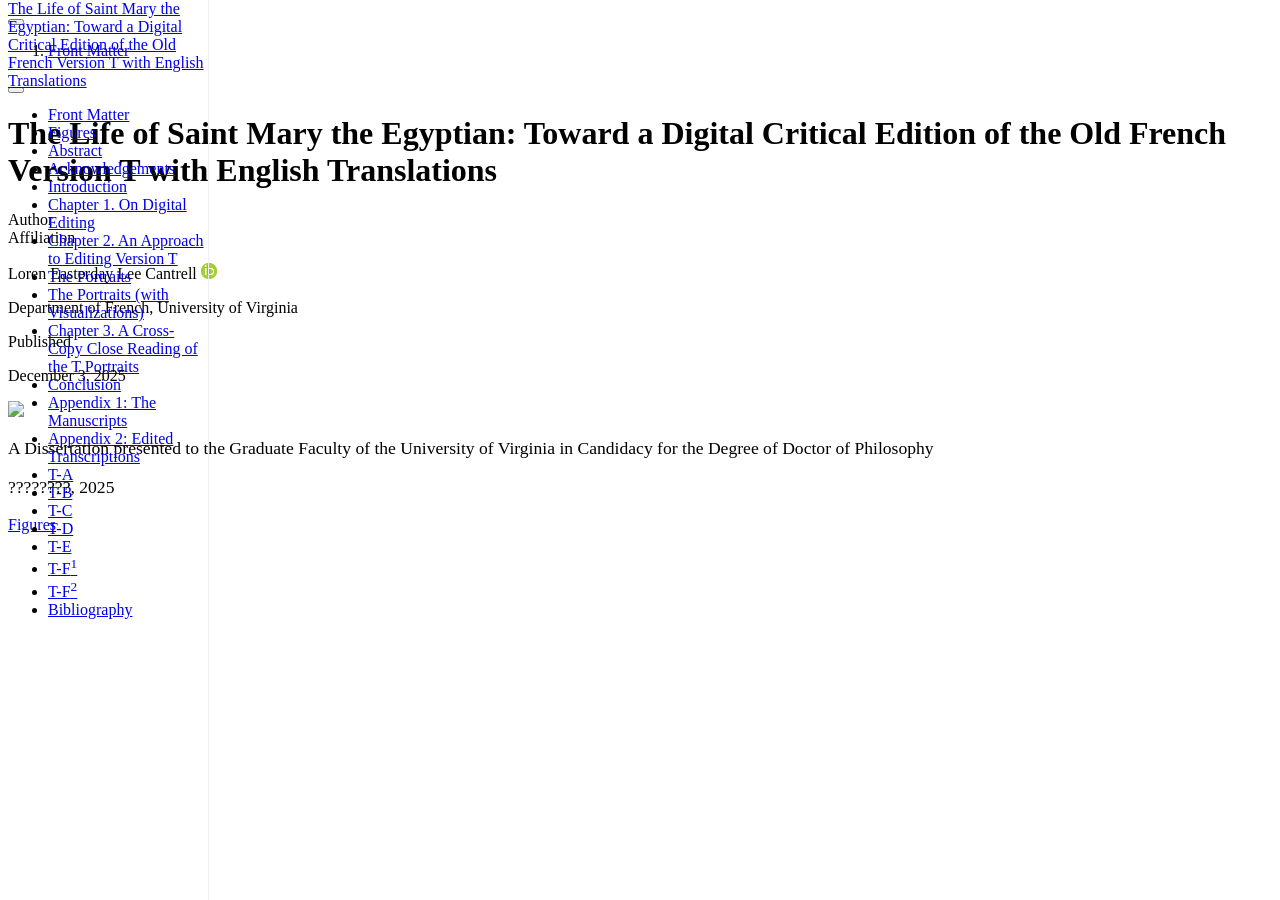
==== docs/index.html @ f523945d "Small tweaks made to Ch2&3 based on McGrady's comments" ====
<!DOCTYPE html>
<html xmlns="http://www.w3.org/1999/xhtml" lang="en" xml:lang="en"><head>

<meta charset="utf-8">
<meta name="generator" content="quarto-1.5.55">

<meta name="viewport" content="width=device-width, initial-scale=1.0, user-scalable=yes">

<meta name="author" content="Loren Easterday Lee Cantrell">
<meta name="dcterms.date" content="2025-12-03">

<title>The Life of Saint Mary the Egyptian: Toward a Digital Critical Edition of the Old French Version T with English Translations</title>
<style>
code{white-space: pre-wrap;}
span.smallcaps{font-variant: small-caps;}
div.columns{display: flex; gap: min(4vw, 1.5em);}
div.column{flex: auto; overflow-x: auto;}
div.hanging-indent{margin-left: 1.5em; text-indent: -1.5em;}
ul.task-list{list-style: none;}
ul.task-list li input[type="checkbox"] {
  width: 0.8em;
  margin: 0 0.8em 0.2em -1em; /* quarto-specific, see https://github.com/quarto-dev/quarto-cli/issues/4556 */ 
  vertical-align: middle;
}
</style>


<script src="site_libs/quarto-nav/quarto-nav.js"></script>
<script src="site_libs/quarto-nav/headroom.min.js"></script>
<script src="site_libs/clipboard/clipboard.min.js"></script>
<script src="site_libs/quarto-search/autocomplete.umd.js"></script>
<script src="site_libs/quarto-search/fuse.min.js"></script>
<script src="site_libs/quarto-search/quarto-search.js"></script>
<meta name="quarto:offset" content="./">
<link href="./figures.html" rel="next">
<script src="site_libs/quarto-html/quarto.js"></script>
<script src="site_libs/quarto-html/popper.min.js"></script>
<script src="site_libs/quarto-html/tippy.umd.min.js"></script>
<script src="site_libs/quarto-html/anchor.min.js"></script>
<link href="site_libs/quarto-html/tippy.css" rel="stylesheet">
<link href="site_libs/quarto-html/quarto-syntax-highlighting.css" rel="stylesheet" id="quarto-text-highlighting-styles">
<script src="site_libs/bootstrap/bootstrap.min.js"></script>
<link href="site_libs/bootstrap/bootstrap-icons.css" rel="stylesheet">
<link href="site_libs/bootstrap/bootstrap.min.css" rel="stylesheet" id="quarto-bootstrap" data-mode="light">
<script id="quarto-search-options" type="application/json">{
  "location": "sidebar",
  "copy-button": false,
  "collapse-after": 3,
  "panel-placement": "start",
  "type": "textbox",
  "limit": 50,
  "keyboard-shortcut": [
    "f",
    "/",
    "s"
  ],
  "show-item-context": false,
  "language": {
    "search-no-results-text": "No results",
    "search-matching-documents-text": "matching documents",
    "search-copy-link-title": "Copy link to search",
    "search-hide-matches-text": "Hide additional matches",
    "search-more-match-text": "more match in this document",
    "search-more-matches-text": "more matches in this document",
    "search-clear-button-title": "Clear",
    "search-text-placeholder": "",
    "search-detached-cancel-button-title": "Cancel",
    "search-submit-button-title": "Submit",
    "search-label": "Search"
  }
}</script>


<link rel="stylesheet" href="styles.css">
</head>

<body class="nav-sidebar floating">

<div id="quarto-search-results"></div>
  <header id="quarto-header" class="headroom fixed-top">
  <nav class="quarto-secondary-nav">
    <div class="container-fluid d-flex">
      <button type="button" class="quarto-btn-toggle btn" data-bs-toggle="collapse" role="button" data-bs-target=".quarto-sidebar-collapse-item" aria-controls="quarto-sidebar" aria-expanded="false" aria-label="Toggle sidebar navigation" onclick="if (window.quartoToggleHeadroom) { window.quartoToggleHeadroom(); }">
        <i class="bi bi-layout-text-sidebar-reverse"></i>
      </button>
        <nav class="quarto-page-breadcrumbs" aria-label="breadcrumb"><ol class="breadcrumb"><li class="breadcrumb-item"><a href="./index.html"><span class="chapter-title">Front Matter</span></a></li></ol></nav>
        <a class="flex-grow-1" role="navigation" data-bs-toggle="collapse" data-bs-target=".quarto-sidebar-collapse-item" aria-controls="quarto-sidebar" aria-expanded="false" aria-label="Toggle sidebar navigation" onclick="if (window.quartoToggleHeadroom) { window.quartoToggleHeadroom(); }">      
        </a>
      <button type="button" class="btn quarto-search-button" aria-label="Search" onclick="window.quartoOpenSearch();">
        <i class="bi bi-search"></i>
      </button>
    </div>
  </nav>
</header>
<!-- content -->
<div id="quarto-content" class="quarto-container page-columns page-rows-contents page-layout-article">
<!-- sidebar -->
  <nav id="quarto-sidebar" class="sidebar collapse collapse-horizontal quarto-sidebar-collapse-item sidebar-navigation floating overflow-auto">
    <div class="pt-lg-2 mt-2 text-left sidebar-header">
    <div class="sidebar-title mb-0 py-0">
      <a href="./">The Life of Saint Mary the Egyptian: Toward a Digital Critical Edition of the Old French Version T with English Translations</a> 
    </div>
      </div>
        <div class="mt-2 flex-shrink-0 align-items-center">
        <div class="sidebar-search">
        <div id="quarto-search" class="" title="Search"></div>
        </div>
        </div>
    <div class="sidebar-menu-container"> 
    <ul class="list-unstyled mt-1">
        <li class="sidebar-item">
  <div class="sidebar-item-container"> 
  <a href="./index.html" class="sidebar-item-text sidebar-link active"><span class="chapter-title">Front Matter</span></a>
  </div>
</li>
        <li class="sidebar-item">
  <div class="sidebar-item-container"> 
  <a href="./figures.html" class="sidebar-item-text sidebar-link"><span class="chapter-title">Figures</span></a>
  </div>
</li>
        <li class="sidebar-item">
  <div class="sidebar-item-container"> 
  <a href="./abstract.html" class="sidebar-item-text sidebar-link"><span class="chapter-title">Abstract</span></a>
  </div>
</li>
        <li class="sidebar-item">
  <div class="sidebar-item-container"> 
  <a href="./acknowledgements.html" class="sidebar-item-text sidebar-link"><span class="chapter-title">Acknowledgements</span></a>
  </div>
</li>
        <li class="sidebar-item">
  <div class="sidebar-item-container"> 
  <a href="./intro.html" class="sidebar-item-text sidebar-link"><span class="chapter-title">Introduction</span></a>
  </div>
</li>
        <li class="sidebar-item">
  <div class="sidebar-item-container"> 
  <a href="./chapter1.html" class="sidebar-item-text sidebar-link"><span class="chapter-title">Chapter 1. On Digital Editing</span></a>
  </div>
</li>
        <li class="sidebar-item">
  <div class="sidebar-item-container"> 
  <a href="./chapter2.html" class="sidebar-item-text sidebar-link"><span class="chapter-title">Chapter 2. An Approach to Editing Version T</span></a>
  </div>
</li>
        <li class="sidebar-item">
  <div class="sidebar-item-container"> 
  <a href="./portraits.html" class="sidebar-item-text sidebar-link"><span class="chapter-title">The Portraits</span></a>
  </div>
</li>
        <li class="sidebar-item">
  <div class="sidebar-item-container"> 
  <a href="./portraits-viz.html" class="sidebar-item-text sidebar-link"><span class="chapter-title">The Portraits (with Visualizations)</span></a>
  </div>
</li>
        <li class="sidebar-item">
  <div class="sidebar-item-container"> 
  <a href="./chapter3.html" class="sidebar-item-text sidebar-link"><span class="chapter-title">Chapter 3. A Cross-Copy Close Reading of the T Portraits</span></a>
  </div>
</li>
        <li class="sidebar-item">
  <div class="sidebar-item-container"> 
  <a href="./conclusion.html" class="sidebar-item-text sidebar-link"><span class="chapter-title">Conclusion</span></a>
  </div>
</li>
        <li class="sidebar-item">
  <div class="sidebar-item-container"> 
  <a href="./appendix1.html" class="sidebar-item-text sidebar-link"><span class="chapter-title">Appendix 1: The Manuscripts</span></a>
  </div>
</li>
        <li class="sidebar-item">
  <div class="sidebar-item-container"> 
  <a href="./appendix2-intro.html" class="sidebar-item-text sidebar-link"><span class="chapter-title">Appendix 2: Edited Transcriptions</span></a>
  </div>
</li>
        <li class="sidebar-item">
  <div class="sidebar-item-container"> 
  <a href="./appendix2-T-A.html" class="sidebar-item-text sidebar-link"><span class="chapter-title">T-A</span></a>
  </div>
</li>
        <li class="sidebar-item">
  <div class="sidebar-item-container"> 
  <a href="./appendix2-T-B.html" class="sidebar-item-text sidebar-link"><span class="chapter-title">T-B</span></a>
  </div>
</li>
        <li class="sidebar-item">
  <div class="sidebar-item-container"> 
  <a href="./appendix2-T-C.html" class="sidebar-item-text sidebar-link"><span class="chapter-title">T-C</span></a>
  </div>
</li>
        <li class="sidebar-item">
  <div class="sidebar-item-container"> 
  <a href="./appendix2-T-D.html" class="sidebar-item-text sidebar-link"><span class="chapter-title">T-D</span></a>
  </div>
</li>
        <li class="sidebar-item">
  <div class="sidebar-item-container"> 
  <a href="./appendix2-T-E.html" class="sidebar-item-text sidebar-link"><span class="chapter-title">T-E</span></a>
  </div>
</li>
        <li class="sidebar-item">
  <div class="sidebar-item-container"> 
  <a href="./appendix2-T-F1.html" class="sidebar-item-text sidebar-link"><span class="chapter-title">T-F<sup>1</sup></span></a>
  </div>
</li>
        <li class="sidebar-item">
  <div class="sidebar-item-container"> 
  <a href="./appendix2-T-F2.html" class="sidebar-item-text sidebar-link"><span class="chapter-title">T-F<sup>2</sup></span></a>
  </div>
</li>
        <li class="sidebar-item">
  <div class="sidebar-item-container"> 
  <a href="./references.html" class="sidebar-item-text sidebar-link">
 <span class="menu-text">Bibliography</span></a>
  </div>
</li>
    </ul>
    </div>
</nav>
<div id="quarto-sidebar-glass" class="quarto-sidebar-collapse-item" data-bs-toggle="collapse" data-bs-target=".quarto-sidebar-collapse-item"></div>
<!-- margin-sidebar -->
    <div id="quarto-margin-sidebar" class="sidebar margin-sidebar zindex-bottom">
        
    </div>
<!-- main -->
<main class="content" id="quarto-document-content">

<header id="title-block-header" class="quarto-title-block default">
<div class="quarto-title">
<h1 class="title">The Life of Saint Mary the Egyptian: Toward a Digital Critical Edition of the Old French Version T with English Translations</h1>
</div>


<div class="quarto-title-meta-author">
  <div class="quarto-title-meta-heading">Author</div>
  <div class="quarto-title-meta-heading">Affiliation</div>
  
    <div class="quarto-title-meta-contents">
    <p class="author">Loren Easterday Lee Cantrell <a href="https://orcid.org/0009-0001-2153-9991" class="quarto-title-author-orcid"> <img src="[data-uri]"></a></p>
  </div>
  <div class="quarto-title-meta-contents">
        <p class="affiliation">
            Department of French, University of Virginia
          </p>
      </div>
  </div>

<div class="quarto-title-meta">

      
    <div>
    <div class="quarto-title-meta-heading">Published</div>
    <div class="quarto-title-meta-contents">
      <p class="date">December 3, 2025</p>
    </div>
  </div>
  
    
  </div>
  


</header>


<img src="images/shesasheep.jpeg" class="img-fluid quarto-figure quarto-figure-center" style="width:100.0%">
<div style="font-size: 1.1em;">
<p>A Dissertation presented to the Graduate Faculty of the University of Virginia in Candidacy for the Degree of Doctor of Philosophy</p>
<p>????????, 2025</p>
</div>



</main> <!-- /main -->
<script id="quarto-html-after-body" type="application/javascript">
window.document.addEventListener("DOMContentLoaded", function (event) {
  const toggleBodyColorMode = (bsSheetEl) => {
    const mode = bsSheetEl.getAttribute("data-mode");
    const bodyEl = window.document.querySelector("body");
    if (mode === "dark") {
      bodyEl.classList.add("quarto-dark");
      bodyEl.classList.remove("quarto-light");
    } else {
      bodyEl.classList.add("quarto-light");
      bodyEl.classList.remove("quarto-dark");
    }
  }
  const toggleBodyColorPrimary = () => {
    const bsSheetEl = window.document.querySelector("link#quarto-bootstrap");
    if (bsSheetEl) {
      toggleBodyColorMode(bsSheetEl);
    }
  }
  toggleBodyColorPrimary();  
  const icon = "";
  const anchorJS = new window.AnchorJS();
  anchorJS.options = {
    placement: 'right',
    icon: icon
  };
  anchorJS.add('.anchored');
  const isCodeAnnotation = (el) => {
    for (const clz of el.classList) {
      if (clz.startsWith('code-annotation-')) {                     
        return true;
      }
    }
    return false;
  }
  const onCopySuccess = function(e) {
    // button target
    const button = e.trigger;
    // don't keep focus
    button.blur();
    // flash "checked"
    button.classList.add('code-copy-button-checked');
    var currentTitle = button.getAttribute("title");
    button.setAttribute("title", "Copied!");
    let tooltip;
    if (window.bootstrap) {
      button.setAttribute("data-bs-toggle", "tooltip");
      button.setAttribute("data-bs-placement", "left");
      button.setAttribute("data-bs-title", "Copied!");
      tooltip = new bootstrap.Tooltip(button, 
        { trigger: "manual", 
          customClass: "code-copy-button-tooltip",
          offset: [0, -8]});
      tooltip.show();    
    }
    setTimeout(function() {
      if (tooltip) {
        tooltip.hide();
        button.removeAttribute("data-bs-title");
        button.removeAttribute("data-bs-toggle");
        button.removeAttribute("data-bs-placement");
      }
      button.setAttribute("title", currentTitle);
      button.classList.remove('code-copy-button-checked');
    }, 1000);
    // clear code selection
    e.clearSelection();
  }
  const getTextToCopy = function(trigger) {
      const codeEl = trigger.previousElementSibling.cloneNode(true);
      for (const childEl of codeEl.children) {
        if (isCodeAnnotation(childEl)) {
          childEl.remove();
        }
      }
      return codeEl.innerText;
  }
  const clipboard = new window.ClipboardJS('.code-copy-button:not([data-in-quarto-modal])', {
    text: getTextToCopy
  });
  clipboard.on('success', onCopySuccess);
  if (window.document.getElementById('quarto-embedded-source-code-modal')) {
    // For code content inside modals, clipBoardJS needs to be initialized with a container option
    // TODO: Check when it could be a function (https://github.com/zenorocha/clipboard.js/issues/860)
    const clipboardModal = new window.ClipboardJS('.code-copy-button[data-in-quarto-modal]', {
      text: getTextToCopy,
      container: window.document.getElementById('quarto-embedded-source-code-modal')
    });
    clipboardModal.on('success', onCopySuccess);
  }
    var localhostRegex = new RegExp(/^(?:http|https):\/\/localhost\:?[0-9]*\//);
    var mailtoRegex = new RegExp(/^mailto:/);
      var filterRegex = new RegExp('/' + window.location.host + '/');
    var isInternal = (href) => {
        return filterRegex.test(href) || localhostRegex.test(href) || mailtoRegex.test(href);
    }
    // Inspect non-navigation links and adorn them if external
 	var links = window.document.querySelectorAll('a[href]:not(.nav-link):not(.navbar-brand):not(.toc-action):not(.sidebar-link):not(.sidebar-item-toggle):not(.pagination-link):not(.no-external):not([aria-hidden]):not(.dropdown-item):not(.quarto-navigation-tool):not(.about-link)');
    for (var i=0; i<links.length; i++) {
      const link = links[i];
      if (!isInternal(link.href)) {
        // undo the damage that might have been done by quarto-nav.js in the case of
        // links that we want to consider external
        if (link.dataset.originalHref !== undefined) {
          link.href = link.dataset.originalHref;
        }
      }
    }
  function tippyHover(el, contentFn, onTriggerFn, onUntriggerFn) {
    const config = {
      allowHTML: true,
      maxWidth: 500,
      delay: 100,
      arrow: false,
      appendTo: function(el) {
          return el.parentElement;
      },
      interactive: true,
      interactiveBorder: 10,
      theme: 'quarto',
      placement: 'bottom-start',
    };
    if (contentFn) {
      config.content = contentFn;
    }
    if (onTriggerFn) {
      config.onTrigger = onTriggerFn;
    }
    if (onUntriggerFn) {
      config.onUntrigger = onUntriggerFn;
    }
    window.tippy(el, config); 
  }
  const noterefs = window.document.querySelectorAll('a[role="doc-noteref"]');
  for (var i=0; i<noterefs.length; i++) {
    const ref = noterefs[i];
    tippyHover(ref, function() {
      // use id or data attribute instead here
      let href = ref.getAttribute('data-footnote-href') || ref.getAttribute('href');
      try { href = new URL(href).hash; } catch {}
      const id = href.replace(/^#\/?/, "");
      const note = window.document.getElementById(id);
      if (note) {
        return note.innerHTML;
      } else {
        return "";
      }
    });
  }
  const xrefs = window.document.querySelectorAll('a.quarto-xref');
  const processXRef = (id, note) => {
    // Strip column container classes
    const stripColumnClz = (el) => {
      el.classList.remove("page-full", "page-columns");
      if (el.children) {
        for (const child of el.children) {
          stripColumnClz(child);
        }
      }
    }
    stripColumnClz(note)
    if (id === null || id.startsWith('sec-')) {
      // Special case sections, only their first couple elements
      const container = document.createElement("div");
      if (note.children && note.children.length > 2) {
        container.appendChild(note.children[0].cloneNode(true));
        for (let i = 1; i < note.children.length; i++) {
          const child = note.children[i];
          if (child.tagName === "P" && child.innerText === "") {
            continue;
          } else {
            container.appendChild(child.cloneNode(true));
            break;
          }
        }
        if (window.Quarto?.typesetMath) {
          window.Quarto.typesetMath(container);
        }
        return container.innerHTML
      } else {
        if (window.Quarto?.typesetMath) {
          window.Quarto.typesetMath(note);
        }
        return note.innerHTML;
      }
    } else {
      // Remove any anchor links if they are present
      const anchorLink = note.querySelector('a.anchorjs-link');
      if (anchorLink) {
        anchorLink.remove();
      }
      if (window.Quarto?.typesetMath) {
        window.Quarto.typesetMath(note);
      }
      // TODO in 1.5, we should make sure this works without a callout special case
      if (note.classList.contains("callout")) {
        return note.outerHTML;
      } else {
        return note.innerHTML;
      }
    }
  }
  for (var i=0; i<xrefs.length; i++) {
    const xref = xrefs[i];
    tippyHover(xref, undefined, function(instance) {
      instance.disable();
      let url = xref.getAttribute('href');
      let hash = undefined; 
      if (url.startsWith('#')) {
        hash = url;
      } else {
        try { hash = new URL(url).hash; } catch {}
      }
      if (hash) {
        const id = hash.replace(/^#\/?/, "");
        const note = window.document.getElementById(id);
        if (note !== null) {
          try {
            const html = processXRef(id, note.cloneNode(true));
            instance.setContent(html);
          } finally {
            instance.enable();
            instance.show();
          }
        } else {
          // See if we can fetch this
          fetch(url.split('#')[0])
          .then(res => res.text())
          .then(html => {
            const parser = new DOMParser();
            const htmlDoc = parser.parseFromString(html, "text/html");
            const note = htmlDoc.getElementById(id);
            if (note !== null) {
              const html = processXRef(id, note);
              instance.setContent(html);
            } 
          }).finally(() => {
            instance.enable();
            instance.show();
          });
        }
      } else {
        // See if we can fetch a full url (with no hash to target)
        // This is a special case and we should probably do some content thinning / targeting
        fetch(url)
        .then(res => res.text())
        .then(html => {
          const parser = new DOMParser();
          const htmlDoc = parser.parseFromString(html, "text/html");
          const note = htmlDoc.querySelector('main.content');
          if (note !== null) {
            // This should only happen for chapter cross references
            // (since there is no id in the URL)
            // remove the first header
            if (note.children.length > 0 && note.children[0].tagName === "HEADER") {
              note.children[0].remove();
            }
            const html = processXRef(null, note);
            instance.setContent(html);
          } 
        }).finally(() => {
          instance.enable();
          instance.show();
        });
      }
    }, function(instance) {
    });
  }
      let selectedAnnoteEl;
      const selectorForAnnotation = ( cell, annotation) => {
        let cellAttr = 'data-code-cell="' + cell + '"';
        let lineAttr = 'data-code-annotation="' +  annotation + '"';
        const selector = 'span[' + cellAttr + '][' + lineAttr + ']';
        return selector;
      }
      const selectCodeLines = (annoteEl) => {
        const doc = window.document;
        const targetCell = annoteEl.getAttribute("data-target-cell");
        const targetAnnotation = annoteEl.getAttribute("data-target-annotation");
        const annoteSpan = window.document.querySelector(selectorForAnnotation(targetCell, targetAnnotation));
        const lines = annoteSpan.getAttribute("data-code-lines").split(",");
        const lineIds = lines.map((line) => {
          return targetCell + "-" + line;
        })
        let top = null;
        let height = null;
        let parent = null;
        if (lineIds.length > 0) {
            //compute the position of the single el (top and bottom and make a div)
            const el = window.document.getElementById(lineIds[0]);
            top = el.offsetTop;
            height = el.offsetHeight;
            parent = el.parentElement.parentElement;
          if (lineIds.length > 1) {
            const lastEl = window.document.getElementById(lineIds[lineIds.length - 1]);
            const bottom = lastEl.offsetTop + lastEl.offsetHeight;
            height = bottom - top;
          }
          if (top !== null && height !== null && parent !== null) {
            // cook up a div (if necessary) and position it 
            let div = window.document.getElementById("code-annotation-line-highlight");
            if (div === null) {
              div = window.document.createElement("div");
              div.setAttribute("id", "code-annotation-line-highlight");
              div.style.position = 'absolute';
              parent.appendChild(div);
            }
            div.style.top = top - 2 + "px";
            div.style.height = height + 4 + "px";
            div.style.left = 0;
            let gutterDiv = window.document.getElementById("code-annotation-line-highlight-gutter");
            if (gutterDiv === null) {
              gutterDiv = window.document.createElement("div");
              gutterDiv.setAttribute("id", "code-annotation-line-highlight-gutter");
              gutterDiv.style.position = 'absolute';
              const codeCell = window.document.getElementById(targetCell);
              const gutter = codeCell.querySelector('.code-annotation-gutter');
              gutter.appendChild(gutterDiv);
            }
            gutterDiv.style.top = top - 2 + "px";
            gutterDiv.style.height = height + 4 + "px";
          }
          selectedAnnoteEl = annoteEl;
        }
      };
      const unselectCodeLines = () => {
        const elementsIds = ["code-annotation-line-highlight", "code-annotation-line-highlight-gutter"];
        elementsIds.forEach((elId) => {
          const div = window.document.getElementById(elId);
          if (div) {
            div.remove();
          }
        });
        selectedAnnoteEl = undefined;
      };
        // Handle positioning of the toggle
    window.addEventListener(
      "resize",
      throttle(() => {
        elRect = undefined;
        if (selectedAnnoteEl) {
          selectCodeLines(selectedAnnoteEl);
        }
      }, 10)
    );
    function throttle(fn, ms) {
    let throttle = false;
    let timer;
      return (...args) => {
        if(!throttle) { // first call gets through
            fn.apply(this, args);
            throttle = true;
        } else { // all the others get throttled
            if(timer) clearTimeout(timer); // cancel #2
            timer = setTimeout(() => {
              fn.apply(this, args);
              timer = throttle = false;
            }, ms);
        }
      };
    }
      // Attach click handler to the DT
      const annoteDls = window.document.querySelectorAll('dt[data-target-cell]');
      for (const annoteDlNode of annoteDls) {
        annoteDlNode.addEventListener('click', (event) => {
          const clickedEl = event.target;
          if (clickedEl !== selectedAnnoteEl) {
            unselectCodeLines();
            const activeEl = window.document.querySelector('dt[data-target-cell].code-annotation-active');
            if (activeEl) {
              activeEl.classList.remove('code-annotation-active');
            }
            selectCodeLines(clickedEl);
            clickedEl.classList.add('code-annotation-active');
          } else {
            // Unselect the line
            unselectCodeLines();
            clickedEl.classList.remove('code-annotation-active');
          }
        });
      }
  const findCites = (el) => {
    const parentEl = el.parentElement;
    if (parentEl) {
      const cites = parentEl.dataset.cites;
      if (cites) {
        return {
          el,
          cites: cites.split(' ')
        };
      } else {
        return findCites(el.parentElement)
      }
    } else {
      return undefined;
    }
  };
  var bibliorefs = window.document.querySelectorAll('a[role="doc-biblioref"]');
  for (var i=0; i<bibliorefs.length; i++) {
    const ref = bibliorefs[i];
    const citeInfo = findCites(ref);
    if (citeInfo) {
      tippyHover(citeInfo.el, function() {
        var popup = window.document.createElement('div');
        citeInfo.cites.forEach(function(cite) {
          var citeDiv = window.document.createElement('div');
          citeDiv.classList.add('hanging-indent');
          citeDiv.classList.add('csl-entry');
          var biblioDiv = window.document.getElementById('ref-' + cite);
          if (biblioDiv) {
            citeDiv.innerHTML = biblioDiv.innerHTML;
          }
          popup.appendChild(citeDiv);
        });
        return popup.innerHTML;
      });
    }
  }
});
</script>
<nav class="page-navigation">
  <div class="nav-page nav-page-previous">
  </div>
  <div class="nav-page nav-page-next">
      <a href="./figures.html" class="pagination-link" aria-label="Figures">
        <span class="nav-page-text"><span class="chapter-title">Figures</span></span> <i class="bi bi-arrow-right-short"></i>
      </a>
  </div>
</nav>
</div> <!-- /content -->




</body></html>
---- docs/styles.css ----
/* MUFI-compatible font declarations */
@font-face {
  font-family: 'Junicode';
  src: url('fonts/JunicodeVF-Roman.woff2') format('woff2-variations');
  font-weight: 300 700;
  font-style: normal;
  font-display: swap;
}

@font-face {
  font-family: 'Junicode';
  src: url('fonts/JunicodeVF-Italic.woff2') format('woff2-variations');
  font-weight: 300 700;
  font-style: italic;
  font-display: swap;
}

/* Set Junicode as the default font for the entire book */
body {
  font-family: 'Junicode', serif;
}

/* Navigation styling */
.sidebar {
  position: fixed;
  width: 200px;
  left: 10;
  top: 0;
  height: 100vh;
  overflow-y: auto;
  border-right: 1px solid #eee;
  z-index: 1000;
}

/* Make sidebar background transparent in all states */
.sidebar.sidebar-navigation.rollup.quarto-sidebar-toggle-contents,
.sidebar.sidebar-navigation:not(.rollup),
.quarto-sidebar-collapse-item.collapse:not(.show) {
  background-color: transparent !important;
}

/* Remove border when collapsed */
.quarto-sidebar-collapse-item.collapse:not(.show) {
  border-right: none !important;
}

/* Main content adjustment */
.column-body-outset {
  margin-left: 220px;  /* sidebar width + padding */
  width: calc(100% - 240px);
  padding: 0 1em;
  transition: all 0.3s ease;
  position: relative;
  z-index: 1;
}

/* When sidebar is collapsed */
.quarto-sidebar-collapse-item.collapse:not(.show) ~ .column-body-outset {
  margin-left: 0;
  width: 100%;
  background-color: transparent !important;
}

/* Container for all columns */
.layout-row {
  max-height: 80vh;
  overflow-y: auto;
  position: relative;
  display: grid;
  grid-template-columns: repeat(auto-fit, minmax(minmax(fit-content, 300px), 500px));
  gap: 2em;
  width: 100%;
  justify-content: center;
  padding: 0 1em;
}

/* Base column styles */
.column {
  transition: all 0.3s ease;
  opacity: 0.5;
  flex: 1;
  min-width: minmax(fit-content, 300px); /* Dynamic minimum width based on content */
  max-width: 500px;
  position: relative;
  max-height: none;
  overflow-y: visible;
  background: transparent;
}

/* Scrollbar styling for container */
.layout-row::-webkit-scrollbar {
  width: 8px;
}

.layout-row::-webkit-scrollbar-track {
  background: #f1f1f1;
}

.layout-row::-webkit-scrollbar-thumb {
  background: #888;
  border-radius: 4px;
}

.column:hover {
  opacity: 1;
}

/* Container positioning */
.column:first-child {
  position: relative;
  margin-left: 0;
}

/* Appendix Line numbers */
.column .line-number {
  position: absolute;
  left: -2.5em;
  margin-top: 0.25em;
  z-index: 1;
  font-family: "Helvetica", sans-serif;
  color: #999;
  font-size: 0.8em;
}

/* Folio numbers */
.column .folio-number {
  position: absolute;
  left: -4em;
  font-family: "Palatino", serif;
  font-style: italic;
  color: #666;
  font-size: 0.9em;
}

/* Content spacing */
.edition-text {
  margin-left: 3em !important;
  position: relative;
  line-height: 1.2;
}

.column-break {
  display: block;
  margin-bottom: 1em !important;
  margin-top: 1em !important;
  margin-left: 3em !important;
  position: relative;
  line-height: 1.2;
  background-color: transparent;
}

/* Decorative initials styling for appendix */
.decorative-initial {
  float: left;
  font-family: "Palatino", "Georgia", serif; /* A font with nice capitals */
  margin-right: 0.1em;
  line-height: 0.8;
  color: #8B0000; /* Dark red - typical for medieval manuscripts */
  position: relative;
}

.decorative-initial[data-size="2"] {
  font-size: 2em;  /* Twice regular text size */
  top: 0.05em;
}

.decorative-initial[data-size="3"] {
  font-size: 3em;  /* Three times regular text size */
  top: 0.1em;
}

.decorative-initial[data-size="4"] {
  font-size: 4em;  /* Four times regular text size */
  top: 0.15em;
}

.decorative-initial[data-size="5"] {
  font-size: 5em;  /* Five times regular text size */
  top: 0.2em;
}

.decorative-initial[data-size="6"] {
  font-size: 6em;  /* Six times regular text size */
  margin-top: 0.25em;
}

/* Floriate style */
.decorative-initial.floriate {
  color: #8B0000; /* Dark red */
}

/* Specific styling for portrait columns */
/* Container for full-width layout */
.column-page-outset {
  max-width: 100vw;
  margin: 0;
  padding: 0 1em;
  overflow-x: auto;
}

.portrait-column {
  padding: 0.5em;
  margin-left: 0;
  min-width: 400px;
  width: auto;
  transition: opacity 0.3s ease;
  opacity: 0.7;
}

/* Ensure text has room to breathe */
.portrait-column p {
  line-height: 1.5;
  white-space: nowrap;
}

.portrait-column:hover {
  opacity: 1;
}

/* Container for portrait layout */
.portrait-column-container {
  margin-left: 220px;
  width: calc(100% - 240px);
}

.text-container {
  position: relative;
  width: fit-content;
  min-width: 100%;
}

.default-text, .hover-text {
  transition: opacity 0.3s ease;
  white-space: nowrap;
}

.hover-text {
  position: absolute;
  top: 0;
  left: 0;
  opacity: 0;
}

.text-container:hover .default-text {
  opacity: 0;
}

.text-container:hover .hover-text {
  opacity: 1;
}

/* Specific styling for portrait columns with visualizations */
.empty-line {
  display: block;
  background-color: rgba(245, 171, 171, 0.5); /* pale red base */
  background-image: linear-gradient(135deg, 
                    rgba(245, 171, 171, 0.7) 25%, 
                    rgba(245, 171, 171, 0.5) 25%, 
                    rgba(245, 171, 171, 0.5) 50%, 
                    rgba(245, 171, 171, 0.7) 50%, 
                    rgba(245, 171, 171, 0.7) 75%, 
                    rgba(245, 171, 171, 0.5) 75%, 
                    rgba(245, 171, 171, 0.5));
  background-size: 15px 15px; /* Smaller pattern */
  height: 1.5em;
  width: 100%;
}

.unique-verse {
  background-color: rgba(173, 216, 173, 0.5); /* pale green */
}

.negation {
  background-color: rgba(135, 206, 250, 0.5); /* sky blue */
  background-image: 
    linear-gradient(45deg, rgba(0, 0, 128, 0.1) 25%, transparent 25%), 
    linear-gradient(-45deg, rgba(0, 0, 128, 0.1) 25%, transparent 25%);
  background-size: 10px 10px;
  padding-bottom: 1px;
}

.color-word {
  background-color: rgba(218, 112, 214, 0.4); /* orchid */
}

.sequence-change {
  display: block;
  background-color: rgba(240, 230, 140, 0.5); /* khaki yellow */
  height: 1.5em;
  width: 100%;
}

.visualization-legend {
  margin: 1em 0;
  padding: 1em;
  border: 1px solid #ddd;
  border-radius: 5px;
}

.legend-swatch {
  display: inline-block;
  width: 20px;
  height: 20px;
  margin-right: 8px;
  vertical-align: middle;
  border: 1px solid #ccc;
}


/* Ensure proper spacing between columns when wrapped */
@media (max-width: 1200px) {
  .column {
    flex: 0 0 calc(50% - 2em);
  }
}

@media (max-width: 768px) {
  .column {
    flex: 0 0 100%;
  }
}

/* Line Numbers and Folio Numbers styling for Portraits Pages */
.verse-line {
  display: block;
  position: relative;
  padding-left: 10px;
}

.line-number {
  display: inline-block;
  position: absolute;
  left: -28px;
  width: 25px;
  text-align: right;
  font-size: 0.8em;
  color: #999;
  font-family: "Helvetica", sans-serif;
}

/* Quote table styling - minimal, invisible appearance */
.quote-table {
  border: none !important;
  border-collapse: collapse;
  width: 100%;
  margin: 1em 0;
  border-spacing: 0;
}

.quote-table th,
.quote-table td {
  border: none !important;
  padding: 0.1em 0.3em !important;
  text-align: left;
  vertical-align: top;
  background: transparent !important;
}

.quote-table th {
  font-weight: normal !important;
  background: transparent !important;
  border-bottom: none !important;
  border-top: none !important;
}

/* Remove any default table styling */
.quote-table thead,
.quote-table tbody,
.quote-table tfoot {
  border: none !important;
}

.quote-table tr {
  border: none !important;
  background: transparent !important;
}

/* Remove borders from all table elements */
.quote-table table,
.quote-table caption,
.quote-table colgroup,
.quote-table col {
  border: none !important;
}

/* Ensure no hover effects */
.quote-table tr:hover,
.quote-table td:hover,
.quote-table th:hover {
  background: transparent !important;
}

/* Remove any outline or box-shadow that might create visual borders */
.quote-table,
.quote-table * {
  outline: none !important;
  box-shadow: none !important;
}

.folio-number {
  display: inline-block;
  position: absolute;
  left: -25px;
  width: 25px;
  text-align: right;
  font-style: italic;
  color: #666;
  font-size: 0.8em;
  font-family: "Palatino", serif;
}
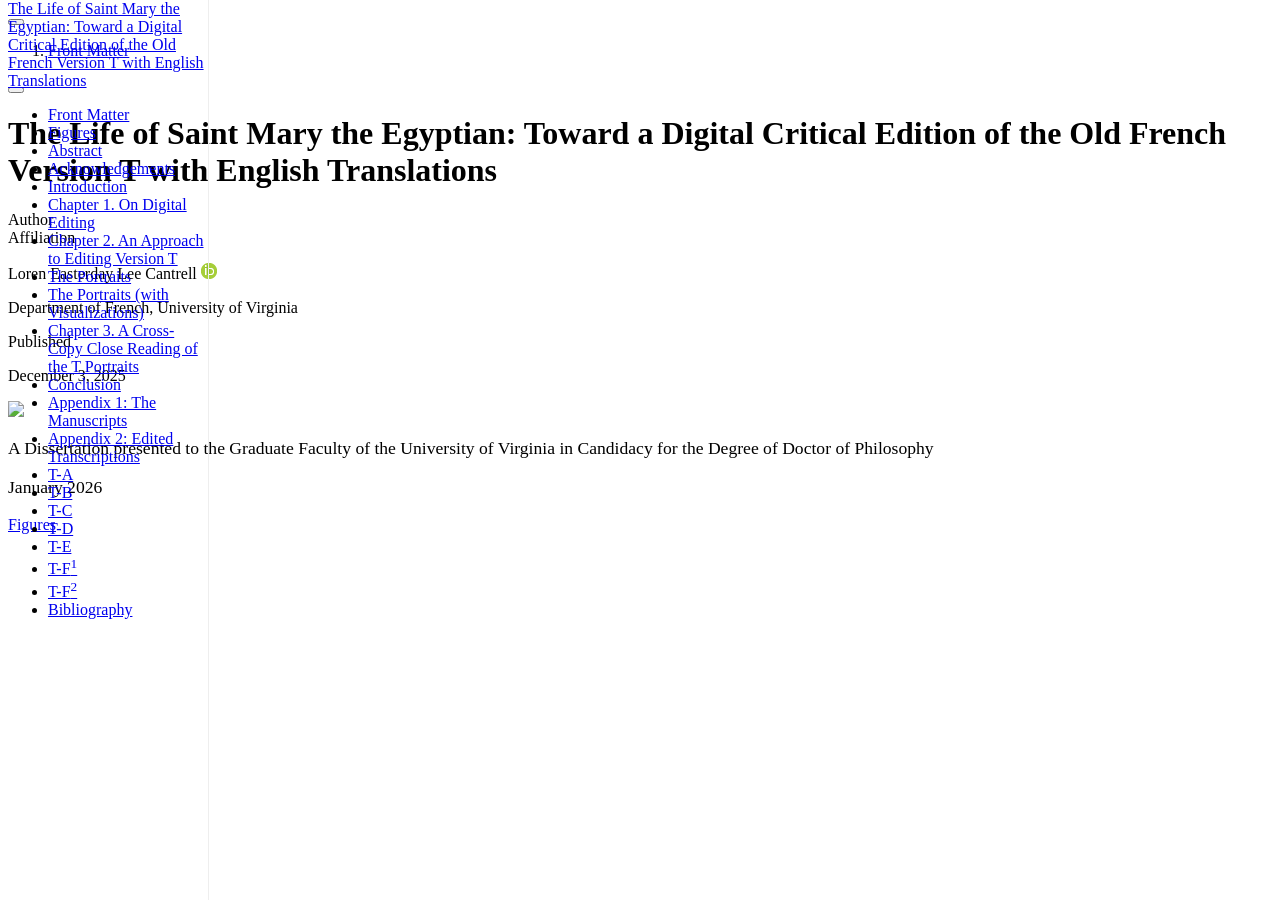
==== commit 8371fd4f: "Updated dissertation defense date" ====
--- a/docs/index.html
+++ b/docs/index.html
@@ -266,7 +266,7 @@
 <img src="images/shesasheep.jpeg" class="img-fluid quarto-figure quarto-figure-center" style="width:100.0%">
 <div style="font-size: 1.1em;">
 <p>A Dissertation presented to the Graduate Faculty of the University of Virginia in Candidacy for the Degree of Doctor of Philosophy</p>
-<p>????????, 2025</p>
+<p>January 2026</p>
 </div>
 
 
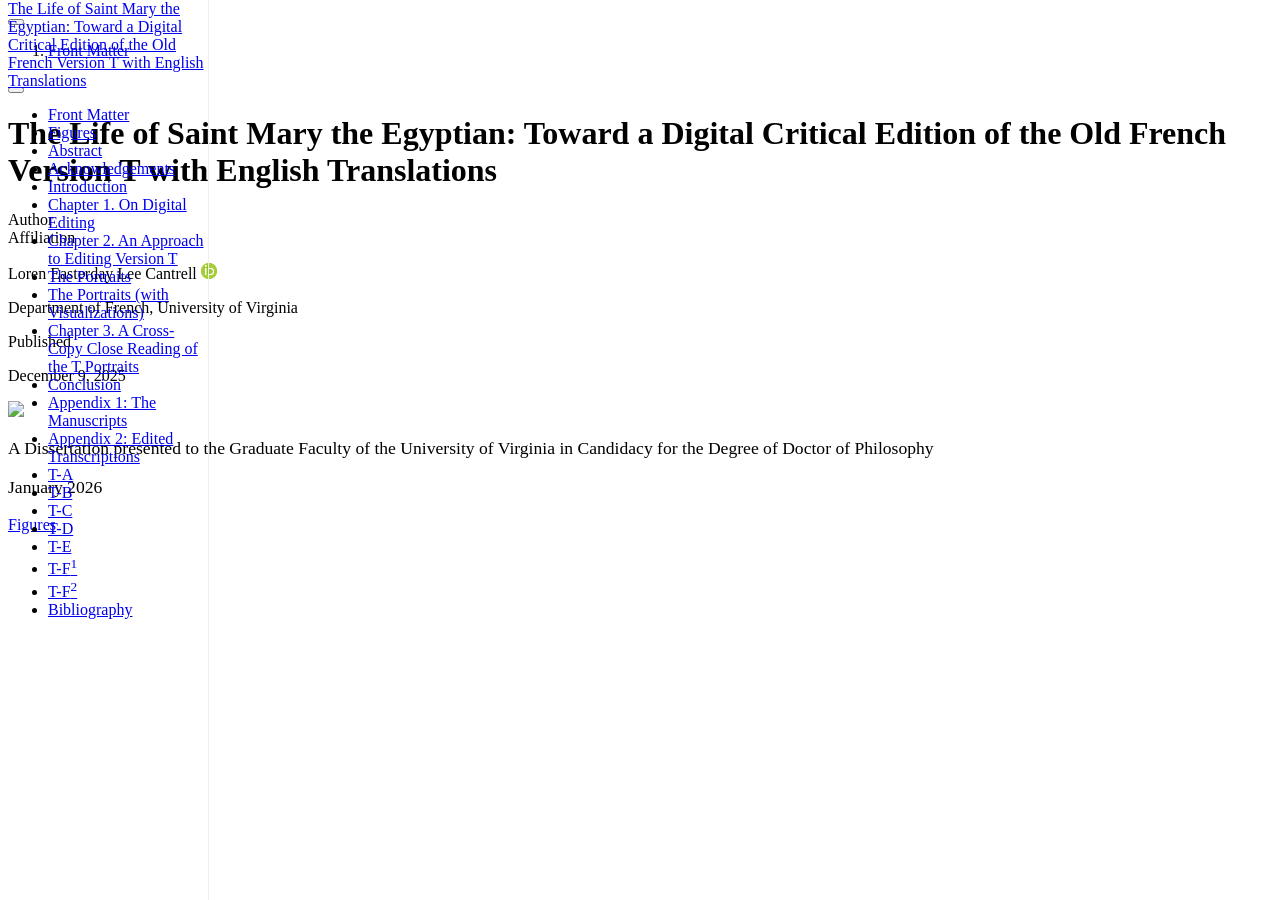
==== commit c0f4fb22: "Updated 'published' date" ====
--- a/docs/index.html
+++ b/docs/index.html
@@ -7,7 +7,7 @@
 <meta name="viewport" content="width=device-width, initial-scale=1.0, user-scalable=yes">
 
 <meta name="author" content="Loren Easterday Lee Cantrell">
-<meta name="dcterms.date" content="2025-12-03">
+<meta name="dcterms.date" content="2025-12-09">
 
 <title>The Life of Saint Mary the Egyptian: Toward a Digital Critical Edition of the Old French Version T with English Translations</title>
 <style>
@@ -251,7 +251,7 @@
     <div>
     <div class="quarto-title-meta-heading">Published</div>
     <div class="quarto-title-meta-contents">
-      <p class="date">December 3, 2025</p>
+      <p class="date">December 9, 2025</p>
     </div>
   </div>
   
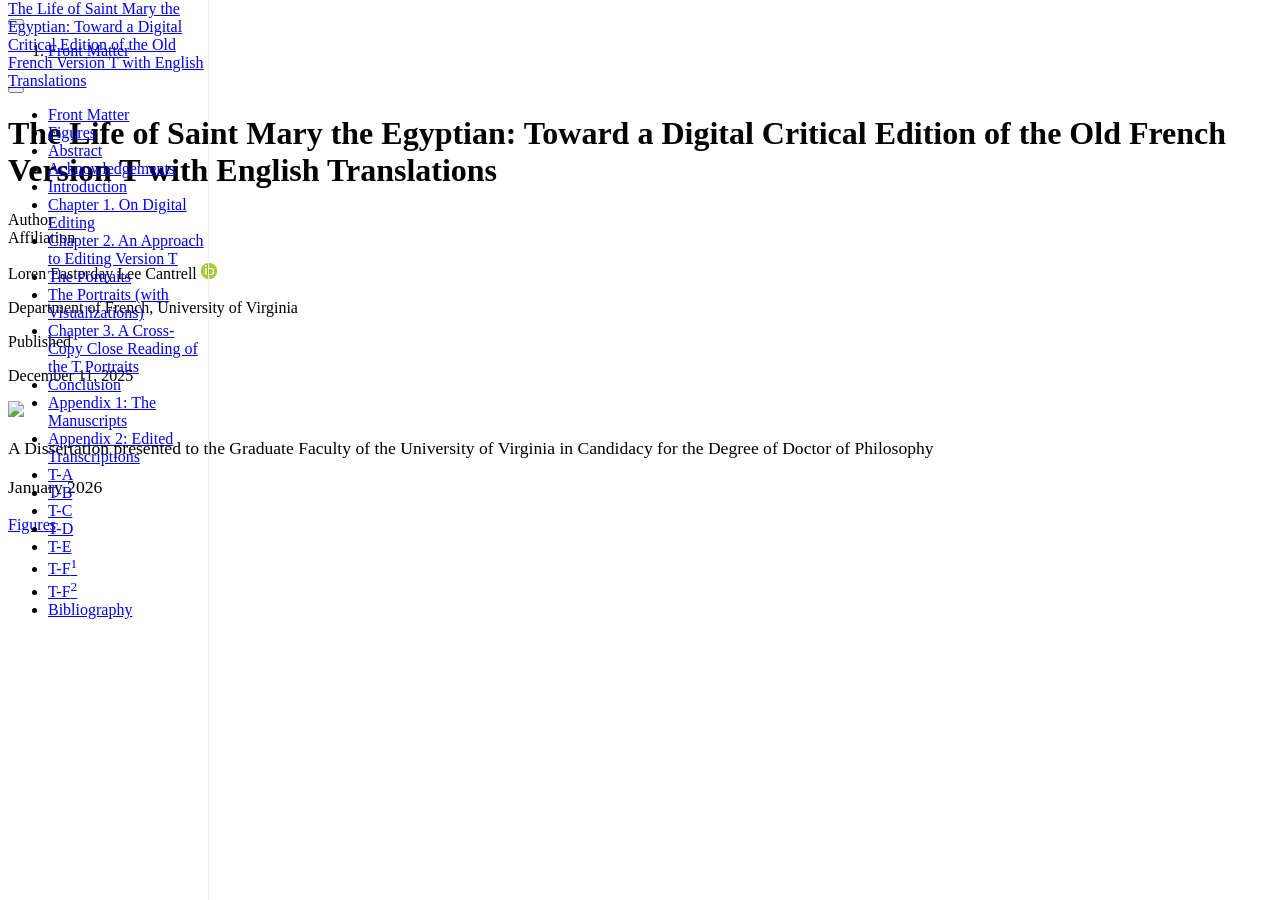
==== commit 162bc7e4: "Updated published date; added Acknowledgements content; modified chapter/section titles from using '" ====
--- a/docs/index.html
+++ b/docs/index.html
@@ -7,7 +7,7 @@
 <meta name="viewport" content="width=device-width, initial-scale=1.0, user-scalable=yes">
 
 <meta name="author" content="Loren Easterday Lee Cantrell">
-<meta name="dcterms.date" content="2025-12-09">
+<meta name="dcterms.date" content="2025-12-11">
 
 <title>The Life of Saint Mary the Egyptian: Toward a Digital Critical Edition of the Old French Version T with English Translations</title>
 <style>
@@ -251,7 +251,7 @@
     <div>
     <div class="quarto-title-meta-heading">Published</div>
     <div class="quarto-title-meta-contents">
-      <p class="date">December 9, 2025</p>
+      <p class="date">December 11, 2025</p>
     </div>
   </div>
   
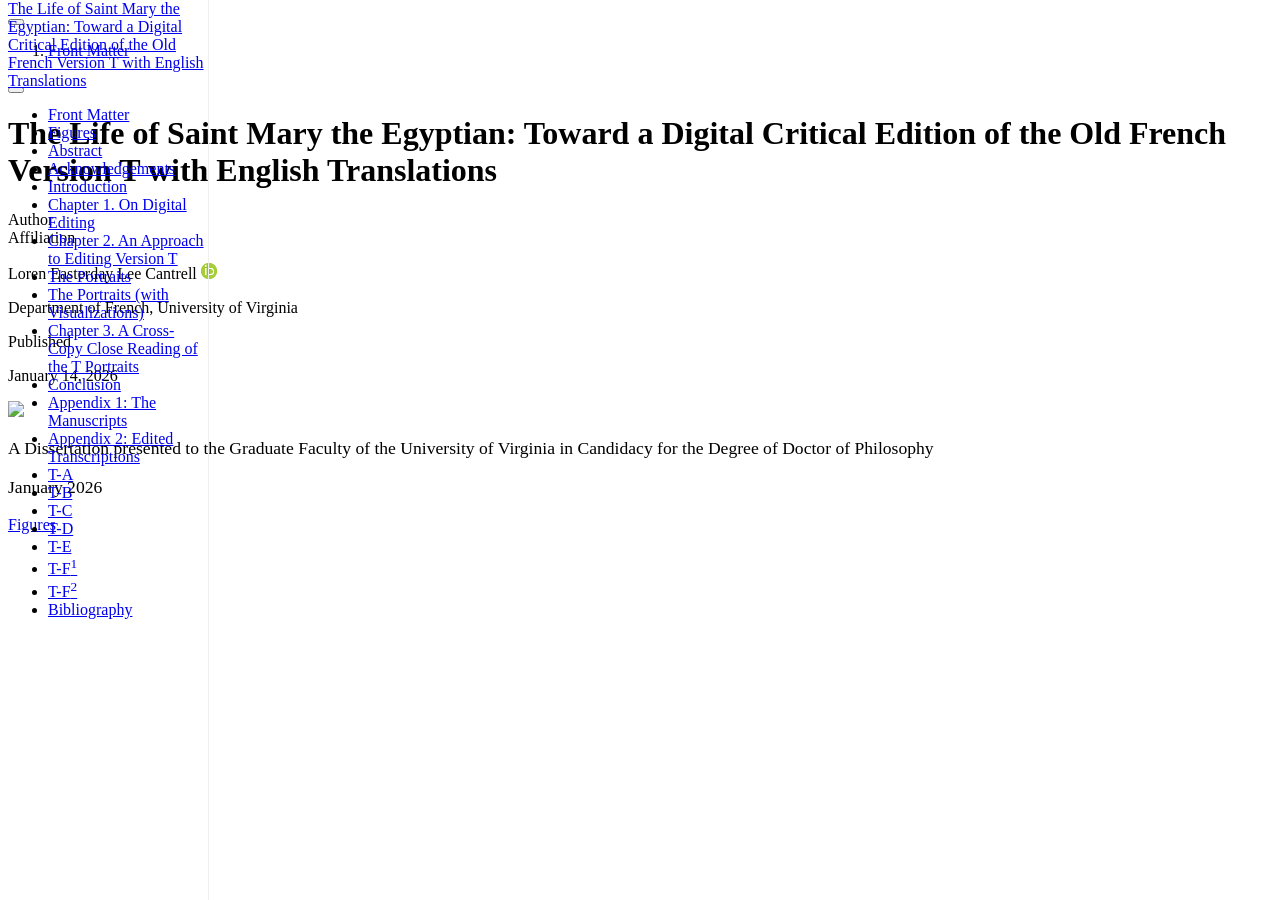
==== commit efee32e3: "updated published date in YML; fixed minor typos in Intro, Ch2, Portraits, Ch3, & Conclusion" ====
--- a/docs/index.html
+++ b/docs/index.html
@@ -7,7 +7,7 @@
 <meta name="viewport" content="width=device-width, initial-scale=1.0, user-scalable=yes">
 
 <meta name="author" content="Loren Easterday Lee Cantrell">
-<meta name="dcterms.date" content="2025-12-11">
+<meta name="dcterms.date" content="2026-01-14">
 
 <title>The Life of Saint Mary the Egyptian: Toward a Digital Critical Edition of the Old French Version T with English Translations</title>
 <style>
@@ -251,7 +251,7 @@
     <div>
     <div class="quarto-title-meta-heading">Published</div>
     <div class="quarto-title-meta-contents">
-      <p class="date">December 11, 2025</p>
+      <p class="date">January 14, 2026</p>
     </div>
   </div>
   
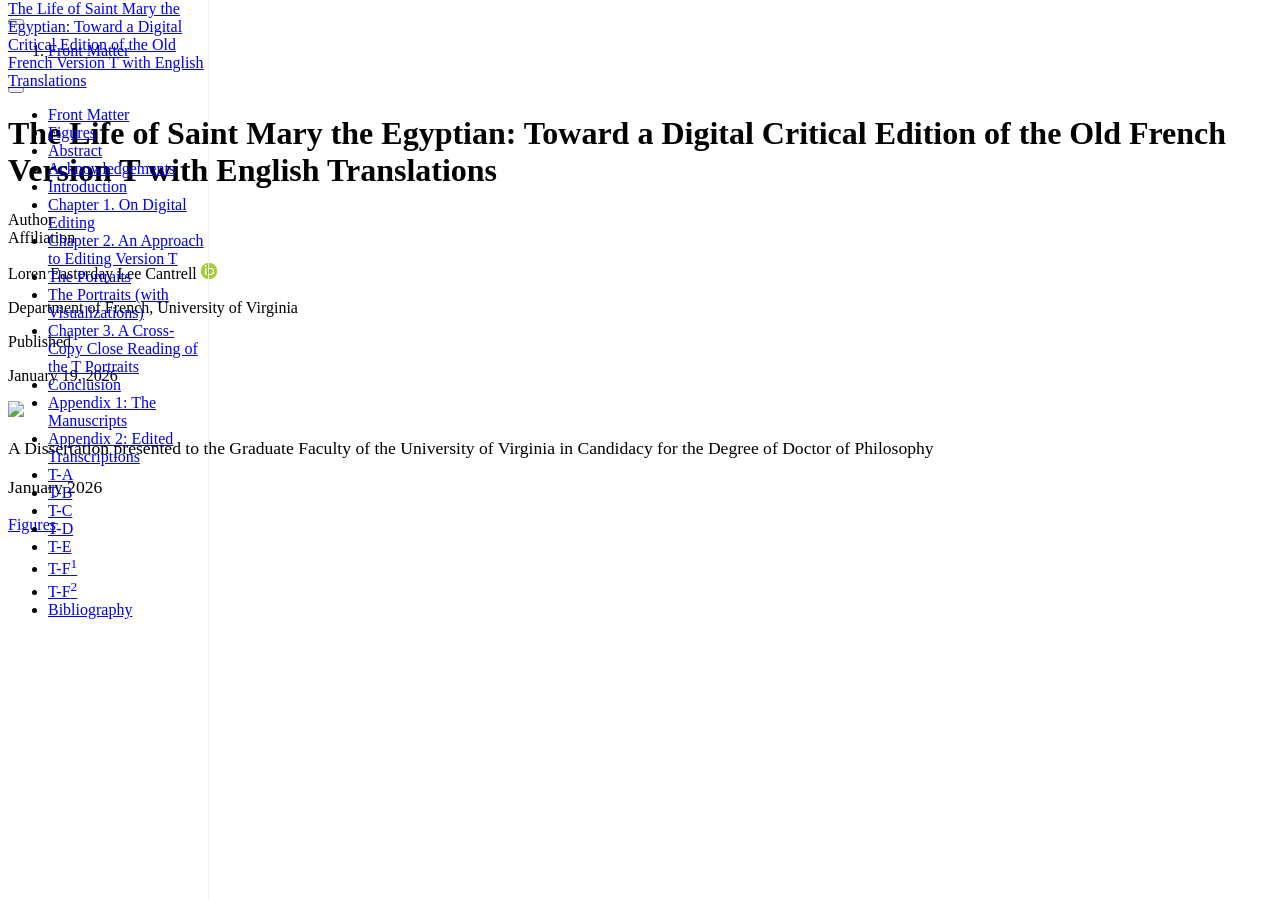
==== commit 6f0258e7: "Corrected typo in bibliography; updated homepage date" ====
--- a/docs/index.html
+++ b/docs/index.html
@@ -7,7 +7,7 @@
 <meta name="viewport" content="width=device-width, initial-scale=1.0, user-scalable=yes">
 
 <meta name="author" content="Loren Easterday Lee Cantrell">
-<meta name="dcterms.date" content="2026-01-14">
+<meta name="dcterms.date" content="2026-01-19">
 
 <title>The Life of Saint Mary the Egyptian: Toward a Digital Critical Edition of the Old French Version T with English Translations</title>
 <style>
@@ -251,7 +251,7 @@
     <div>
     <div class="quarto-title-meta-heading">Published</div>
     <div class="quarto-title-meta-contents">
-      <p class="date">January 14, 2026</p>
+      <p class="date">January 19, 2026</p>
     </div>
   </div>
   
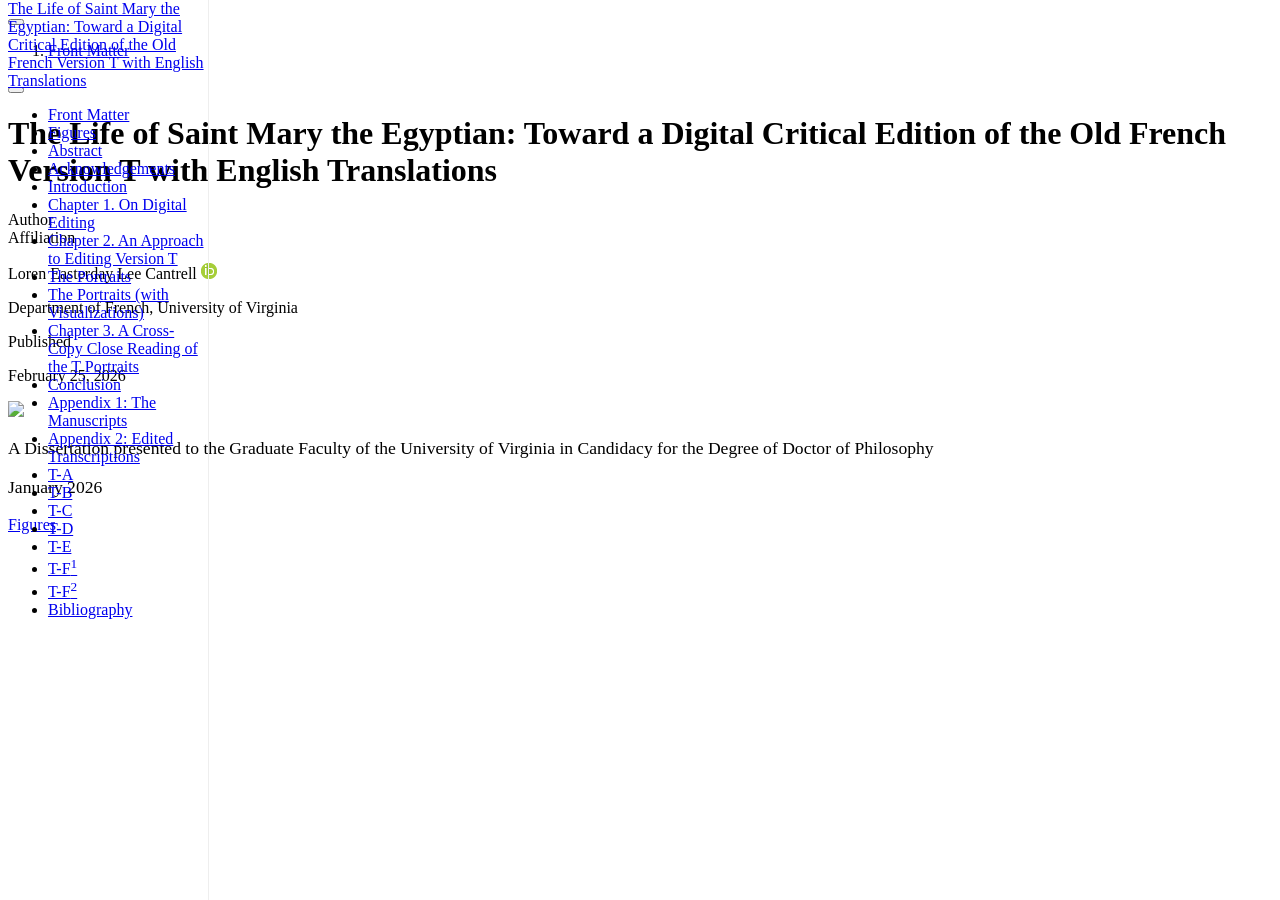
==== commit bcdcb75e: "Added permissions statment to the Oxford CCC image (Figure 3.1)" ====
--- a/docs/index.html
+++ b/docs/index.html
@@ -7,7 +7,7 @@
 <meta name="viewport" content="width=device-width, initial-scale=1.0, user-scalable=yes">
 
 <meta name="author" content="Loren Easterday Lee Cantrell">
-<meta name="dcterms.date" content="2026-01-19">
+<meta name="dcterms.date" content="2026-02-25">
 
 <title>The Life of Saint Mary the Egyptian: Toward a Digital Critical Edition of the Old French Version T with English Translations</title>
 <style>
@@ -251,7 +251,7 @@
     <div>
     <div class="quarto-title-meta-heading">Published</div>
     <div class="quarto-title-meta-contents">
-      <p class="date">January 19, 2026</p>
+      <p class="date">February 25, 2026</p>
     </div>
   </div>
   
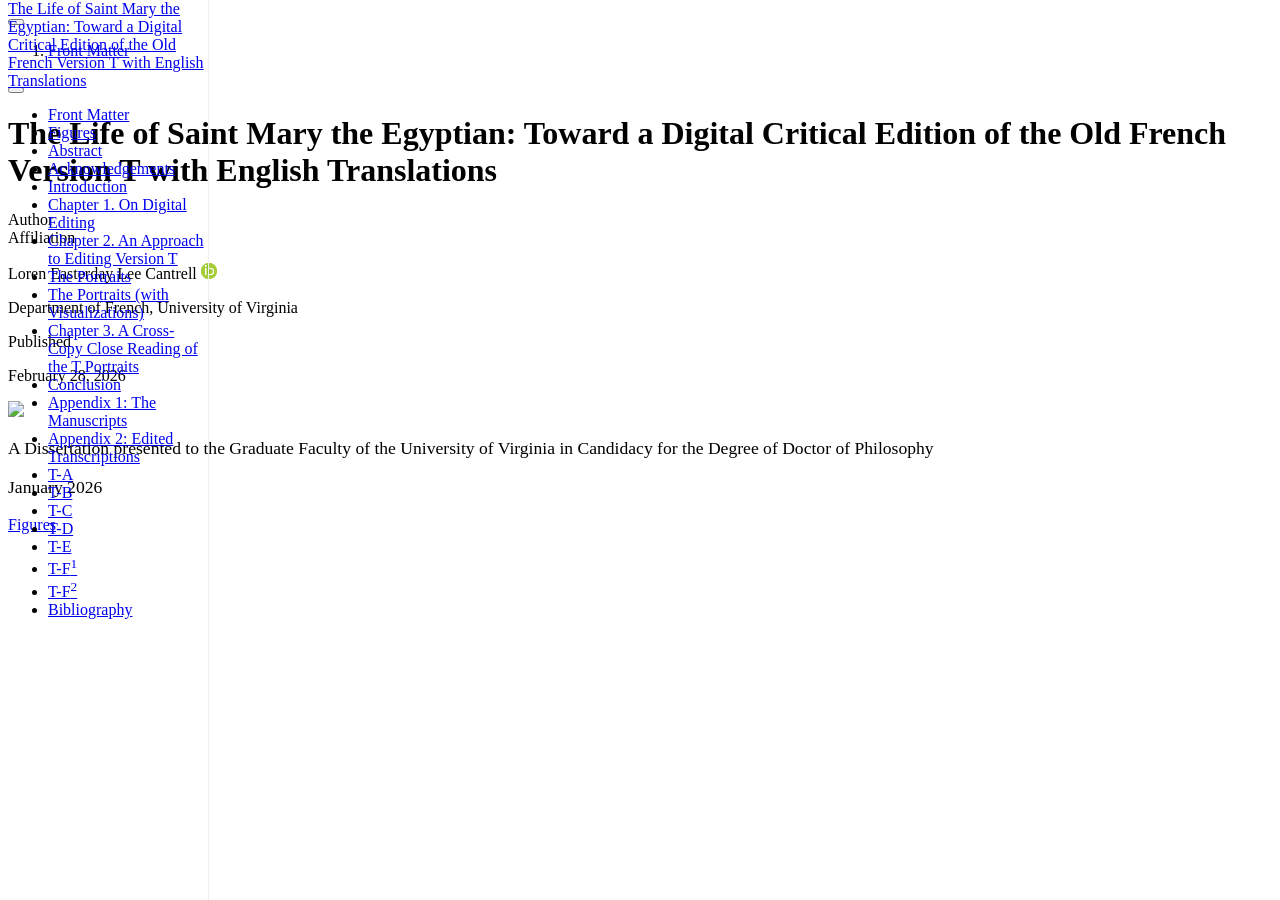
==== commit a7a56243: "Made minor modifications (fixing phrasing and typos) based on Booth's recommended track changes; upd" ====
--- a/docs/index.html
+++ b/docs/index.html
@@ -7,7 +7,7 @@
 <meta name="viewport" content="width=device-width, initial-scale=1.0, user-scalable=yes">
 
 <meta name="author" content="Loren Easterday Lee Cantrell">
-<meta name="dcterms.date" content="2026-02-25">
+<meta name="dcterms.date" content="2026-02-28">
 
 <title>The Life of Saint Mary the Egyptian: Toward a Digital Critical Edition of the Old French Version T with English Translations</title>
 <style>
@@ -251,7 +251,7 @@
     <div>
     <div class="quarto-title-meta-heading">Published</div>
     <div class="quarto-title-meta-contents">
-      <p class="date">February 25, 2026</p>
+      <p class="date">February 28, 2026</p>
     </div>
   </div>
   
